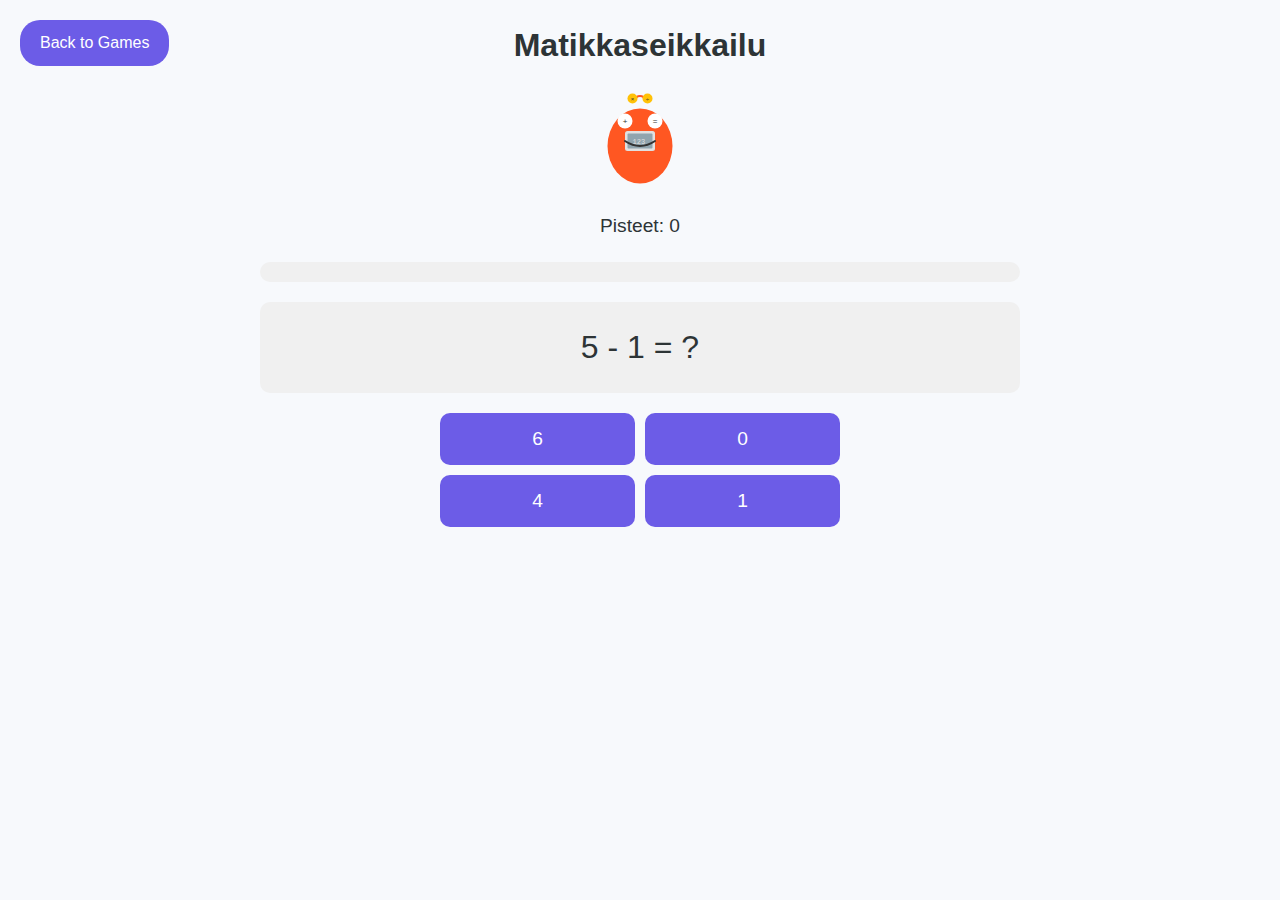
==== math-game.html @ ef53f906 "Added math game and word search game with Finnish language support" ====
<!DOCTYPE html>
<html lang="fi">
<head>
    <meta charset="UTF-8">
    <meta name="viewport" content="width=device-width, initial-scale=1.0">
    <title>Matikkaseikkailu - DataKids</title>
    <link rel="stylesheet" href="styles.css">
    <style>
        .game-container {
            max-width: 800px;
            margin: 0 auto;
            padding: 20px;
            text-align: center;
        }

        .math-problem {
            font-size: 2em;
            margin: 20px 0;
            padding: 20px;
            background-color: #f0f0f0;
            border-radius: 10px;
        }

        .options-container {
            display: grid;
            grid-template-columns: repeat(2, 1fr);
            gap: 10px;
            margin: 20px auto;
            max-width: 400px;
        }

        .option-button {
            padding: 15px;
            font-size: 1.2em;
            border: none;
            border-radius: 10px;
            background-color: #6c5ce7;
            color: white;
            cursor: pointer;
            transition: transform 0.2s;
        }

        .option-button:hover {
            transform: scale(1.05);
        }

        .progress-container {
            width: 100%;
            height: 20px;
            background-color: #f0f0f0;
            border-radius: 10px;
            margin: 20px 0;
        }

        .progress-bar {
            height: 100%;
            background-color: #a29bfe;
            border-radius: 10px;
            transition: width 0.5s;
        }

        .score-container {
            font-size: 1.2em;
            margin: 20px 0;
        }

        .feedback {
            font-size: 1.5em;
            margin: 20px 0;
            min-height: 40px;
        }

        .character {
            width: 100px;
            height: 100px;
            margin: 20px auto;
        }

        .back-button {
            position: fixed;
            top: 20px;
            left: 20px;
            padding: 10px 20px;
            background-color: #6c5ce7;
            color: white;
            border: none;
            border-radius: 20px;
            cursor: pointer;
            font-size: 1em;
            text-decoration: none;
            transition: transform 0.2s;
        }

        .back-button:hover {
            transform: scale(1.05);
        }

        @media (max-width: 600px) {
            .options-container {
                grid-template-columns: 1fr;
            }
        }
    </style>
</head>
<body>
    <a href="index.html" class="back-button">Back to Games</a>
    <div class="game-container">
        <h1>Matikkaseikkailu</h1>
        <div class="character">
            <img src="images/math-monster.svg" alt="Math Monster" style="width: 100%;">
        </div>
        <div class="score-container">
            Pisteet: <span id="score">0</span>
        </div>
        <div class="progress-container">
            <div class="progress-bar" id="progressBar" style="width: 0%"></div>
        </div>
        <div class="math-problem" id="problem"></div>
        <div class="options-container" id="options"></div>
        <div class="feedback" id="feedback"></div>
    </div>

    <script src="math-game.js"></script>
</body>
</html>
---- styles.css ----
:root {
    --primary-color: #6B4EE6;
    --secondary-color: #FF6B6B;
    --accent-color: #4ECDC4;
    --background-color: #F7F9FC;
    --text-color: #2D3436;
}

* {
    margin: 0;
    padding: 0;
    box-sizing: border-box;
    font-family: 'Arial Rounded MT Bold', 'Helvetica Rounded', Arial, sans-serif;
}

body {
    background-color: var(--background-color);
    color: var(--text-color);
    line-height: 1.6;
}

.main-nav {
    background-color: white;
    padding: 1rem 2rem;
    box-shadow: 0 2px 4px rgba(0,0,0,0.1);
    display: flex;
    justify-content: space-between;
    align-items: center;
}

.nav-links {
    display: flex;
    align-items: center;
    gap: 2rem;
}

.nav-left {
    display: flex;
    align-items: center;
    gap: 2rem;
}

.nav-right {
    display: flex;
    align-items: center;
    gap: 2rem;
    margin-left: auto;
}

.nav-links a {
    color: var(--text-color);
    text-decoration: none;
    font-weight: bold;
    transition: color 0.3s ease;
}

.nav-links a:hover {
    color: var(--primary-color);
}

.language-toggle {
    margin-left: 2rem;
}

.lang-btn {
    background-color: var(--accent-color);
    color: white;
    border: none;
    padding: 0.5rem 1rem;
    border-radius: 20px;
    cursor: pointer;
    font-weight: bold;
    transition: background-color 0.3s ease;
}

.lang-btn:hover {
    background-color: #45b6af;
}

.logo {
    display: flex;
    align-items: center;
}

.logo img {
    height: 40px;
    width: auto;
    /* Ensure crisp rendering on high DPI displays */
    image-rendering: -webkit-optimize-contrast;
    image-rendering: crisp-edges;
}

.hero {
    text-align: center;
    padding: 3rem 1rem;
    background-color: var(--primary-color);
    color: white;
    position: relative;
    overflow: hidden;
}

.hero h1 {
    font-size: 2.5rem;
    margin-bottom: 0.8rem;
}

.hero-image {
    max-width: 500px;
    margin: 1.5rem auto;
    padding: 0 1rem;
    position: relative;
    z-index: 1;
}

.hero-image img {
    width: 100%;
    height: auto;
    filter: drop-shadow(0 8px 16px rgba(0,0,0,0.15));
    transform: perspective(1000px) rotateX(5deg);
    transition: transform 0.3s ease;
}

.hero-image img:hover {
    transform: perspective(1000px) rotateX(2deg) translateY(-10px);
}

.cta-button {
    display: inline-block;
    padding: 12px 24px;
    background-color: #6C63FF;
    color: white;
    border: none;
    border-radius: 25px;
    font-size: 1rem;
    cursor: pointer;
    text-decoration: none;
    margin-top: 1rem;
    transition: transform 0.2s;
}

.cta-button:hover {
    transform: scale(1.05);
}

.game-cards {
    display: grid;
    grid-template-columns: repeat(auto-fit, minmax(300px, 1fr));
    gap: 2rem;
    padding: 4rem 2rem;
}

.card {
    background: white;
    padding: 2rem;
    border-radius: 20px;
    text-align: center;
    box-shadow: 0 4px 6px rgba(0, 0, 0, 0.1);
    display: flex;
    flex-direction: column;
    align-items: center;
    justify-content: space-between;
    height: 100%;
}

.card img {
    width: 150px;
    height: 150px;
    margin-bottom: 1rem;
}

.card h2 {
    color: #6C63FF;
    margin: 1rem 0;
}

.card p {
    color: #666;
    margin-bottom: 1.5rem;
}

.game-button {
    display: inline-block;
    padding: 12px 24px;
    background-color: #6C63FF;
    color: white;
    border: none;
    border-radius: 25px;
    font-size: 1rem;
    cursor: pointer;
    text-decoration: none;
    margin-top: 1rem;
    transition: transform 0.2s;
}

.game-button:hover {
    transform: scale(1.05);
}

footer {
    background-color: var(--text-color);
    color: white;
    padding: 2rem;
    margin-top: 4rem;
}

.footer-content {
    max-width: 1200px;
    margin: 0 auto;
    display: flex;
    justify-content: space-between;
    align-items: center;
}

.footer-logo img {
    height: 32px;
    width: auto;
}

.footer-links a, .social-links a {
    color: white;
    text-decoration: none;
    margin: 0 1rem;
}

/* Teachers Section */
.teachers-section {
    padding: 4rem 2rem;
    background-color: var(--background-color);
    text-align: center;
}

.teachers-section h2 {
    color: var(--primary-color);
    margin-bottom: 3rem;
    font-size: 2rem;
}

.teacher-options {
    display: grid;
    grid-template-columns: repeat(auto-fit, minmax(250px, 1fr));
    gap: 2rem;
    max-width: 1200px;
    margin: 0 auto;
}

.teacher-card {
    background: white;
    padding: 2rem;
    border-radius: 20px;
    box-shadow: 0 4px 6px rgba(0,0,0,0.1);
    transition: transform 0.3s ease;
}

.teacher-card:hover {
    transform: translateY(-5px);
}

.teacher-card .icon {
    font-size: 2.5rem;
    margin-bottom: 1rem;
}

.teacher-card h3 {
    color: var(--text-color);
    font-size: 1.2rem;
}

/* About Page Styles */
.about-hero {
    background-color: var(--primary-color);
    color: white;
    padding: 6rem 2rem;
    text-align: center;
}

.about-hero-content {
    max-width: 800px;
    margin: 0 auto;
}

.about-hero h1 {
    font-size: 3rem;
    margin-bottom: 1.5rem;
}

.lead-text {
    font-size: 1.2rem;
    line-height: 1.8;
    opacity: 0.9;
}

.about-content {
    padding: 4rem 2rem;
}

.content-wrapper {
    max-width: 1200px;
    margin: 0 auto;
    display: flex;
    align-items: center;
    gap: 4rem;
    padding: 4rem 0;
}

.content-wrapper.reverse {
    flex-direction: row-reverse;
}

.text-content {
    flex: 1;
}

.text-content h2 {
    color: var(--primary-color);
    font-size: 2rem;
    margin-bottom: 1.5rem;
}

.text-content p {
    font-size: 1.1rem;
    line-height: 1.7;
    color: var(--text-color);
}

.image-content {
    flex: 1;
    display: flex;
    justify-content: center;
    align-items: center;
}

.mission-icon, .approach-icon {
    font-size: 8rem;
    background: linear-gradient(135deg, var(--primary-color), var(--accent-color));
    -webkit-background-clip: text;
    -webkit-text-fill-color: transparent;
    text-shadow: 2px 2px 10px rgba(0,0,0,0.1);
}

.values-section {
    background-color: var(--background-color);
    padding: 4rem 2rem;
}

.values-grid {
    max-width: 1200px;
    margin: 0 auto;
    display: grid;
    grid-template-columns: repeat(auto-fit, minmax(300px, 1fr));
    gap: 2rem;
}

.value-card {
    background: white;
    padding: 2rem;
    border-radius: 20px;
    text-align: center;
    box-shadow: 0 4px 6px rgba(0,0,0,0.1);
    transition: transform 0.3s ease;
}

.value-card:hover {
    transform: translateY(-5px);
}

.value-icon {
    font-size: 3rem;
    margin-bottom: 1rem;
}

.value-card h3 {
    color: var(--primary-color);
    margin-bottom: 1rem;
    font-size: 1.5rem;
}

.value-card p {
    color: var(--text-color);
    line-height: 1.6;
}

.contact-section {
    text-align: center;
    padding: 4rem 2rem;
    max-width: 800px;
    margin: 0 auto;
}

.contact-content {
    margin-top: 2rem;
}

.contact-info {
    margin-top: 2rem;
}

.contact-section h2 {
    color: var(--primary-color);
    font-size: 2rem;
    margin-bottom: 1rem;
}

.contact-section p {
    font-size: 1.1rem;
    line-height: 1.6;
}

/* Contact Page Styles */
.contact-page {
    padding: 4rem 2rem;
    background: linear-gradient(135deg, var(--background-color) 0%, #e9ecef 100%);
    min-height: calc(100vh - 180px); /* Adjust for header/footer */
    display: flex;
    align-items: center;
}

.contact-container {
    max-width: 800px;
    margin: 0 auto;
    background-color: white;
    padding: 3rem;
    border-radius: 30px;
    box-shadow: 0 20px 40px rgba(0, 0, 0, 0.1);
    position: relative;
    overflow: hidden;
}

.contact-container::before {
    content: '';
    position: absolute;
    top: 0;
    left: 0;
    right: 0;
    height: 5px;
    background: linear-gradient(90deg, var(--primary-color), var(--secondary-color), var(--accent-color));
}

.contact-container h1 {
    color: var(--primary-color);
    text-align: center;
    margin-bottom: 1.5rem;
    font-size: 2.8rem;
    font-weight: bold;
    background: linear-gradient(135deg, var(--primary-color), var(--secondary-color));
    -webkit-background-clip: text;
    -webkit-text-fill-color: transparent;
    background-clip: text;
}

.contact-intro {
    text-align: center;
    margin-bottom: 3rem;
    color: var(--text-color);
    font-size: 1.2rem;
    max-width: 600px;
    margin-left: auto;
    margin-right: auto;
    line-height: 1.6;
}

.contact-form {
    margin-top: 2rem;
    display: grid;
    gap: 2rem;
    grid-template-columns: repeat(2, 1fr);
}

.form-group {
    margin-bottom: 0;
}

.form-group.full-width {
    grid-column: 1 / -1;
}

.form-group label {
    display: block;
    margin-bottom: 0.8rem;
    color: var(--text-color);
    font-weight: 600;
    font-size: 0.95rem;
    text-transform: uppercase;
    letter-spacing: 0.5px;
}

.form-group input,
.form-group select,
.form-group textarea {
    width: 100%;
    padding: 1rem;
    border: 2px solid #e1e1e1;
    border-radius: 15px;
    font-size: 1rem;
    transition: all 0.3s ease;
    background-color: #f8f9fa;
}

.form-group input:hover,
.form-group select:hover,
.form-group textarea:hover {
    background-color: #fff;
    border-color: #ccc;
}

.form-group input:focus,
.form-group select:focus,
.form-group textarea:focus {
    outline: none;
    border-color: var(--primary-color);
    box-shadow: 0 0 0 4px rgba(107, 78, 230, 0.1);
    background-color: #fff;
}

.submit-button {
    background: linear-gradient(135deg, var(--primary-color), #8067E8);
    color: white;
    border: none;
    padding: 1.2rem 2.5rem;
    border-radius: 30px;
    font-size: 1.1rem;
    font-weight: 600;
    cursor: pointer;
    width: 100%;
    transition: all 0.3s ease;
    text-transform: uppercase;
    letter-spacing: 1px;
    grid-column: 1 / -1;
    position: relative;
    overflow: hidden;
}

.submit-button:hover {
    transform: translateY(-2px);
    box-shadow: 0 10px 20px rgba(107, 78, 230, 0.2);
}

.submit-button:active {
    transform: translateY(0);
}

.contact-info {
    margin-top: 4rem;
    padding-top: 3rem;
    border-top: 2px solid #f0f0f0;
    text-align: center;
    display: grid;
    grid-template-columns: repeat(2, 1fr);
    gap: 2rem;
}

.info-item {
    padding: 1.5rem;
    background-color: #f8f9fa;
    border-radius: 20px;
    transition: all 0.3s ease;
}

.info-item:hover {
    background-color: #fff;
    box-shadow: 0 10px 20px rgba(0, 0, 0, 0.05);
    transform: translateY(-2px);
}

.info-item i {
    color: var(--primary-color);
    font-size: 1.5rem;
    margin-bottom: 0.5rem;
}

.info-item p {
    color: var(--text-color);
    font-weight: 500;
}

@media (max-width: 768px) {
    .hero h1 {
        font-size: 2rem;
    }
    
    .footer-content {
        flex-direction: column;
        text-align: center;
        gap: 1rem;
    }
    
    .nav-links {
        display: none;
    }
    
    .teachers-section h2 {
        font-size: 1.5rem;
    }
    
    .teacher-options {
        grid-template-columns: 1fr;
    }
    
    .about-hero h1 {
        font-size: 2rem;
    }
    
    .content-wrapper {
        flex-direction: column;
        padding: 2rem 0;
        gap: 2rem;
    }
    
    .content-wrapper.reverse {
        flex-direction: column;
    }
    
    .text-content {
        text-align: center;
    }
    
    .mission-icon, .approach-icon {
        font-size: 6rem;
    }
    
    .values-grid {
        grid-template-columns: 1fr;
    }
    
    .contact-container {
        padding: 2rem;
        margin: 1rem;
    }
    
    .contact-container h1 {
        font-size: 2.2rem;
    }

    .contact-form {
        grid-template-columns: 1fr;
    }

    .contact-info {
        grid-template-columns: 1fr;
    }

    .form-group input,
    .form-group select,
    .form-group textarea {
        padding: 0.9rem;
    }

    .submit-button {
        padding: 1rem 2rem;
    }
}
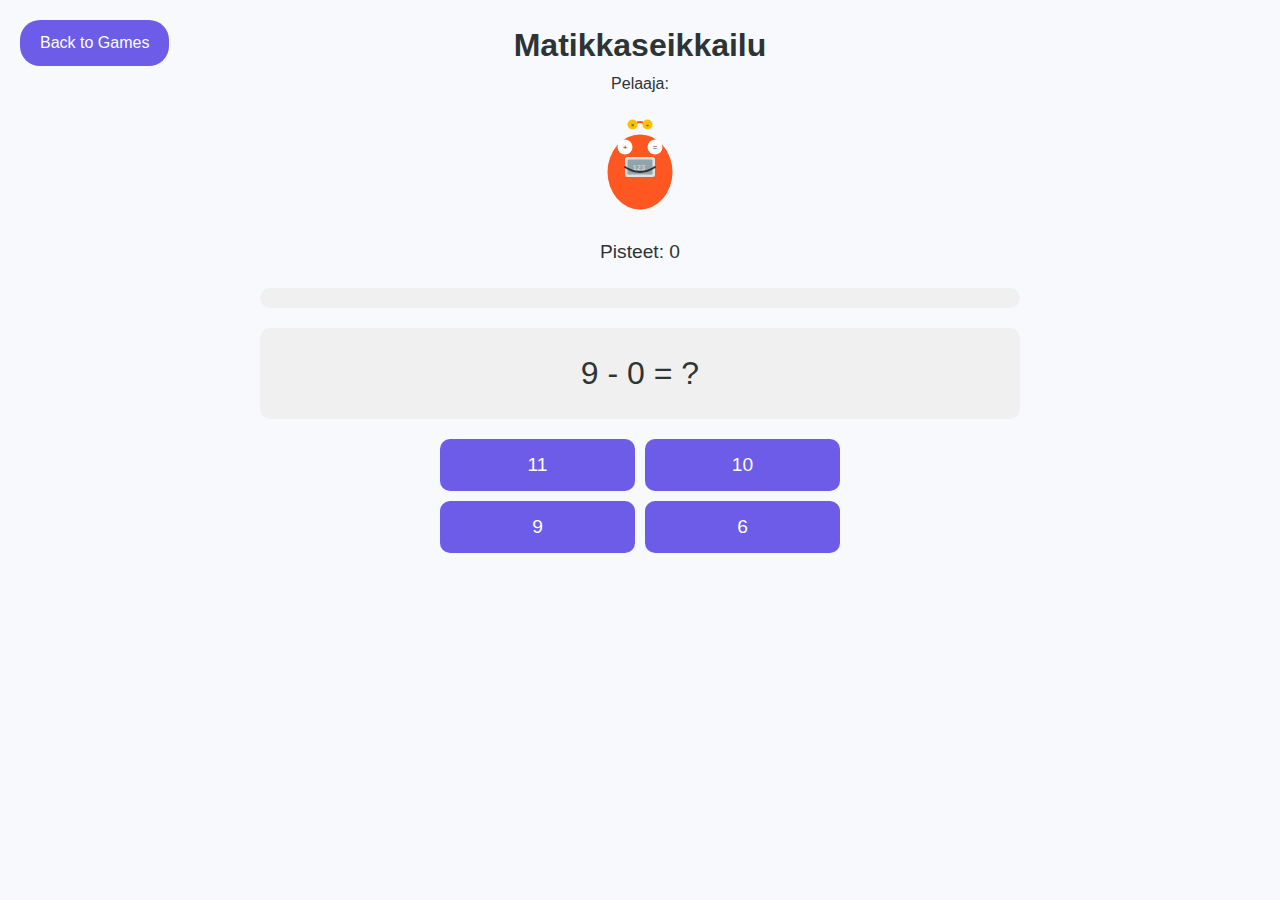
==== commit e7fa1c52: "Added player name and age collection with display on game pages" ====
--- a/math-game.html
+++ b/math-game.html
@@ -106,6 +106,9 @@
     <a href="index.html" class="back-button">Back to Games</a>
     <div class="game-container">
         <h1>Matikkaseikkailu</h1>
+        <div class="player-info">
+            <p>Pelaaja: <span id="playerNameDisplay"></span></p>
+        </div>
         <div class="character">
             <img src="images/math-monster.svg" alt="Math Monster" style="width: 100%;">
         </div>
@@ -120,6 +123,14 @@
         <div class="feedback" id="feedback"></div>
     </div>
 
+    <script>
+        document.addEventListener('DOMContentLoaded', () => {
+            const playerName = localStorage.getItem('playerName');
+            if (playerName) {
+                document.getElementById('playerNameDisplay').textContent = playerName;
+            }
+        });
+    </script>
     <script src="math-game.js"></script>
 </body>
 </html>
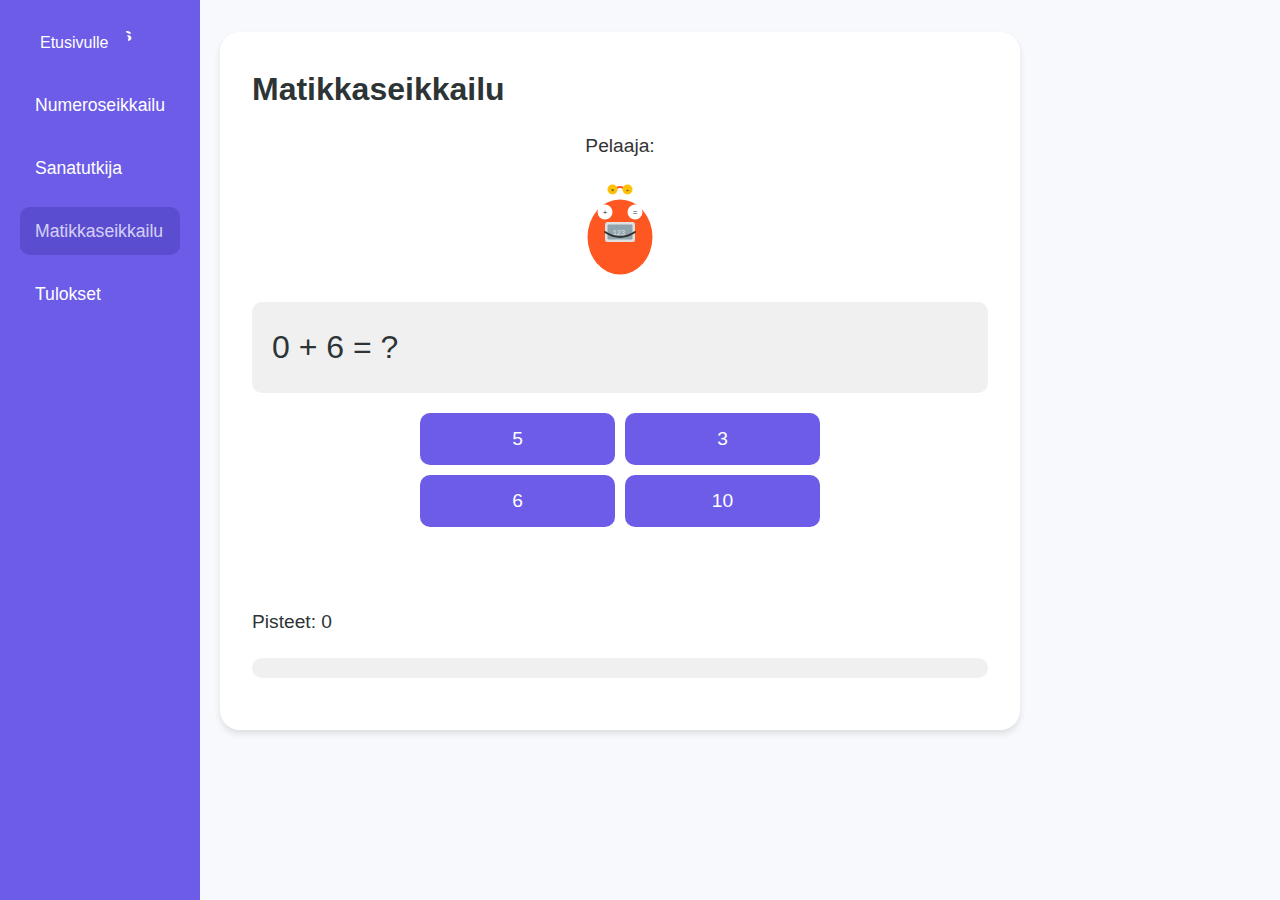
==== commit 5ef59dc3: "Added dashboard and made Finnish the default language" ====
--- a/math-game.html
+++ b/math-game.html
@@ -8,9 +8,12 @@
     <style>
         .game-container {
             max-width: 800px;
-            margin: 0 auto;
-            padding: 20px;
-            text-align: center;
+            margin: 2rem auto;
+            padding: 2rem;
+            background: white;
+            border-radius: 20px;
+            box-shadow: 0 4px 6px rgba(0, 0, 0, 0.1);
+            margin-left: 220px; /* Add space for the left nav */
         }
 
         .math-problem {
@@ -95,6 +98,57 @@
             transform: scale(1.05);
         }
 
+        .left-nav {
+            position: fixed;
+            left: 0;
+            top: 0;
+            width: 200px;
+            height: 100%;
+            background-color: #6c5ce7;
+            padding: 20px;
+            display: flex;
+            flex-direction: column;
+            gap: 15px;
+        }
+
+        .left-nav a {
+            color: white;
+            text-decoration: none;
+            padding: 10px 15px;
+            border-radius: 10px;
+            transition: background-color 0.3s;
+            font-size: 1.1em;
+        }
+
+        .left-nav a:hover {
+            background-color: #5348c7;
+        }
+
+        .left-nav a.current-game {
+            background-color: #5348c7;
+            cursor: default;
+            opacity: 0.7;
+        }
+
+        .left-nav a.current-game:hover {
+            background-color: #5348c7;
+        }
+
+        .left-nav .nav-title {
+            color: white;
+            font-size: 1.2em;
+            margin-bottom: 15px;
+            text-align: center;
+            font-weight: bold;
+        }
+
+        .player-info {
+            text-align: center;
+            margin: 1rem 0;
+            font-size: 1.2rem;
+            color: #333;
+        }
+
         @media (max-width: 600px) {
             .options-container {
                 grid-template-columns: 1fr;
@@ -103,7 +157,14 @@
     </style>
 </head>
 <body>
-    <a href="index.html" class="back-button">Back to Games</a>
+    <div class="left-nav">
+        <div class="nav-title">Games</div>
+        <a href="number-quest.html">Numeroseikkailu</a>
+        <a href="word-search.html">Sanatutkija</a>
+        <a href="math-game.html" class="current-game">Matikkaseikkailu</a>
+        <a href="dashboard.html">Tulokset</a>
+    </div>
+    <a href="index.html" class="back-button" onclick="localStorage.clear()">Etusivulle</a>
     <div class="game-container">
         <h1>Matikkaseikkailu</h1>
         <div class="player-info">
@@ -112,19 +173,20 @@
         <div class="character">
             <img src="images/math-monster.svg" alt="Math Monster" style="width: 100%;">
         </div>
+        <div class="math-problem" id="problem"></div>
+        <div class="options-container" id="options"></div>
+        <div class="feedback" id="feedback"></div>
         <div class="score-container">
             Pisteet: <span id="score">0</span>
         </div>
         <div class="progress-container">
             <div class="progress-bar" id="progressBar" style="width: 0%"></div>
         </div>
-        <div class="math-problem" id="problem"></div>
-        <div class="options-container" id="options"></div>
-        <div class="feedback" id="feedback"></div>
     </div>
 
     <script>
-        document.addEventListener('DOMContentLoaded', () => {
+        // Display player name
+        window.addEventListener('DOMContentLoaded', () => {
             const playerName = localStorage.getItem('playerName');
             if (playerName) {
                 document.getElementById('playerNameDisplay').textContent = playerName;
